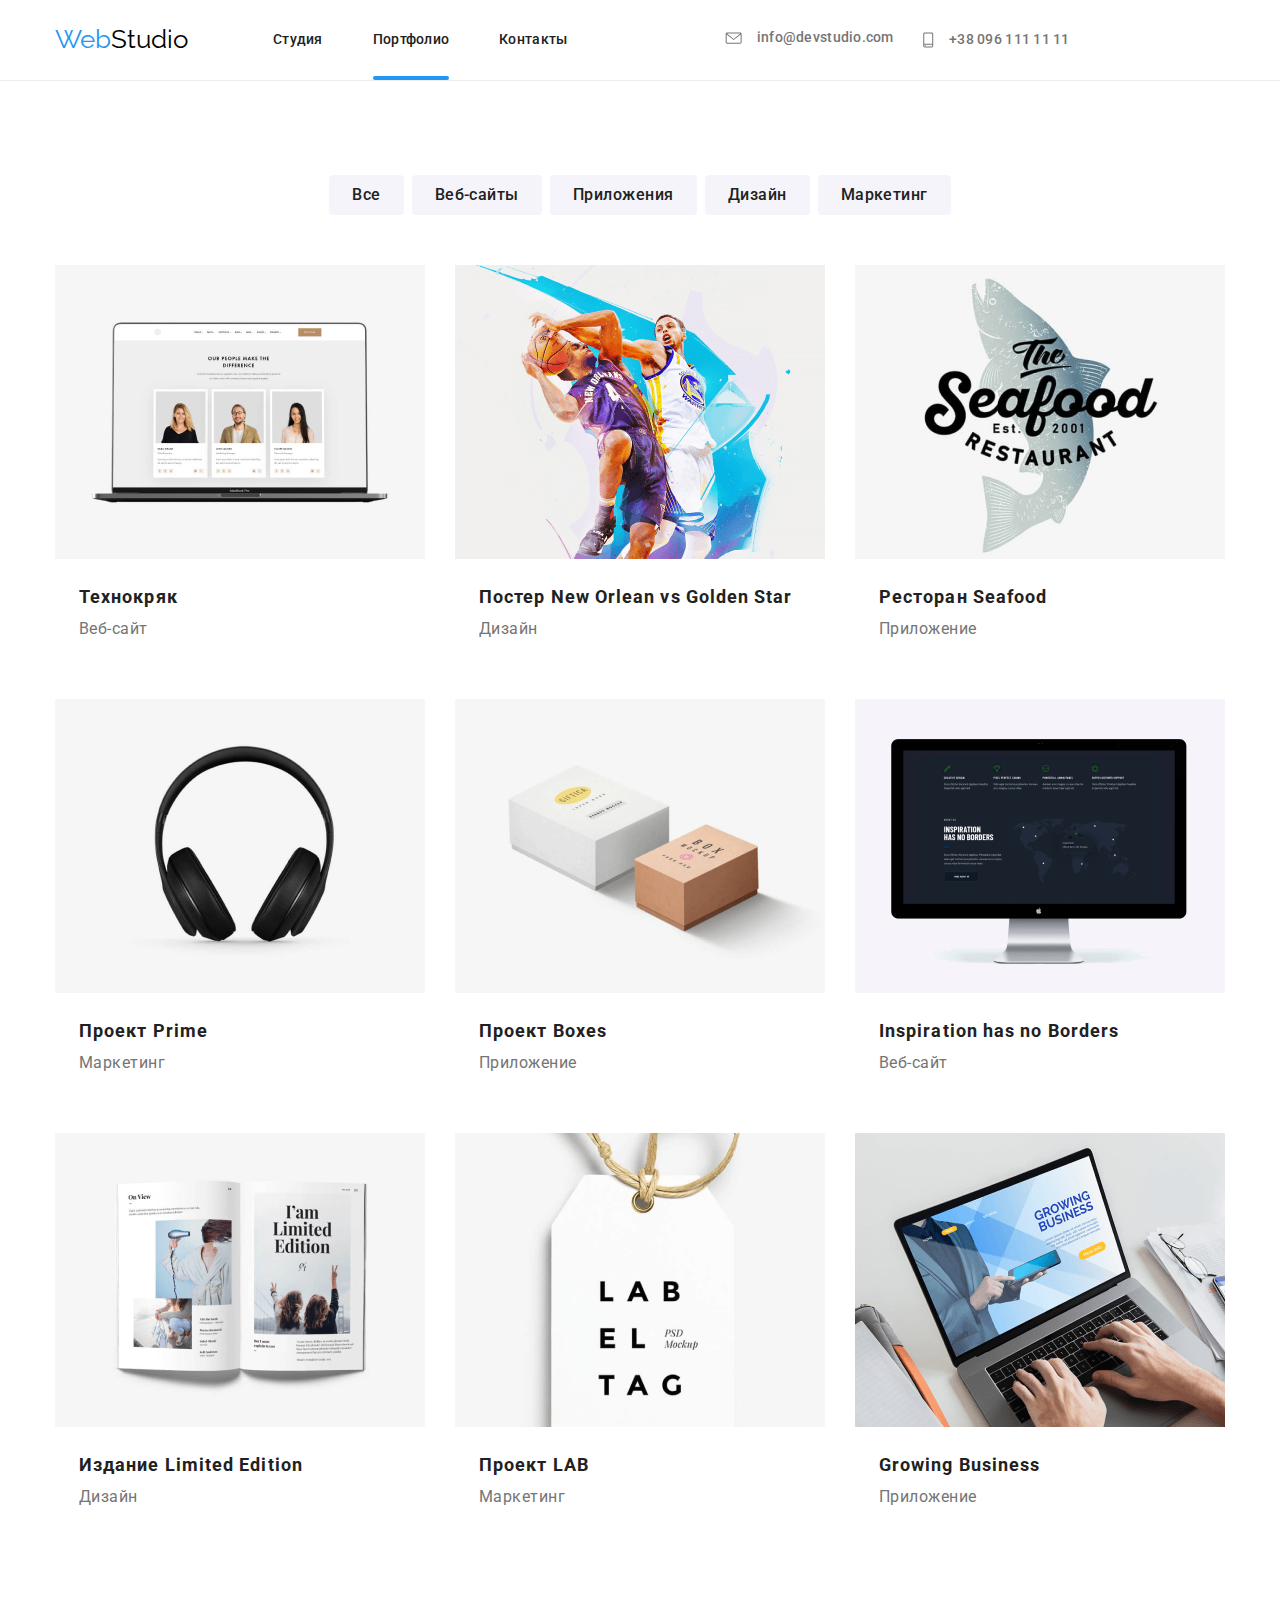
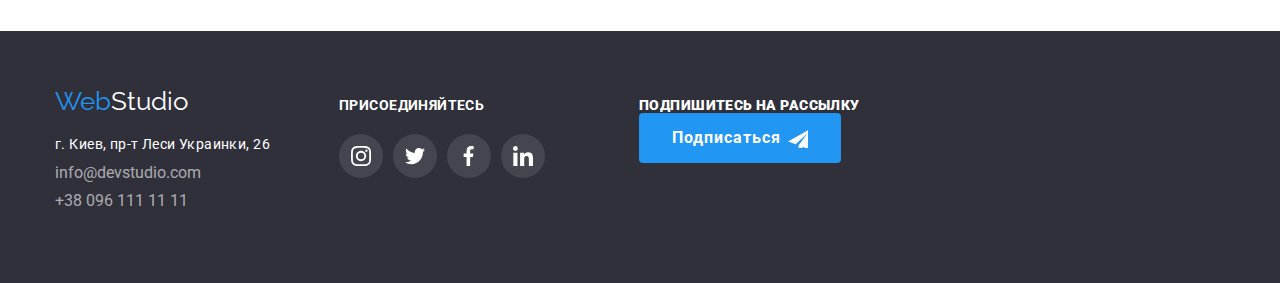
==== portfolio.html @ fd11b3af "Добавляет position и переходы" ====
<DOCTYPE html>
<html lang="ru">
  <head>
    <meta charset="UTF-8" />
    <meta name="viewport" content="width=device-width, initial-scale=1.0" />
    <title>Module 01</title>
    <link href="https://fonts.googleapis.com/css2?family=Raleway:wght@700&family=Roboto:wght@400;500;700;900&display=swap" rel="stylesheet">
    <link rel="stylesheet" href="./css/normalise.css">
    <link rel="stylesheet" href="./css/styles.css">
  </head>

  <body>
    <header class="header portfolio">
      <div class="container main-nav">
        <nav class="navigation">
          <a class="logo-1" href="./index.html" lang="en"><span class="web">Web</span>Studio</a>
          <!-- Ссылки на другие страницы или разделы текущей -->
          <ul class="navigation-list">
            <li class="navigation-list-item">
              <a class="navigation-list-link" href="./index.html">Студия</a>
            </li>
            <li class="navigation-list-item">
              <a class="navigation-list-link hidden" href="./portfolio.html" target="_blank">Портфолио</a>
            </li>
            <li class="navigation-list-item">
              <a class="navigation-list-link" href="./contact">Контакты</a>
            </li>
          </ul>
        </nav>
        <ul class="auth-nav">
          <li class="address-list">
            <address class="address-list-mail">
              <a class="address-mail" href="mailto:info@devstudio.com" lang="en">
                <!--<span><img class="address-icon" src="./images/cmc.svg" alt="cmc"></span>-->
                <svg class="address-icon" width="21" height="17">
                  <use href="./images/sprite.svg#icon-cmc">
                  </use>
                </svg>info@devstudio.com</a>
            </address>
          </li>
          <li class="address-list">
            <address class="address-list-tel">
              <a class="address-tel" href="tel:+38096111111">
                <!--<span><img class="address-icon" src="./images/tel.svg" alt="tel"></span>-->
                <svg class="address-icon" width="15" height="20">
                  <use href="./images/sprite.svg#icon-tel">
                  </use>
                </svg>+38 096 111 11 11</a>
            </address>
          </li>
        </ul>
      </div>
    </header>
    <main class="portfolio-main">
      <div class="container">
        <h1 hidden>примеры работ</h1>
        <ul class="portfolio-btn">
          <li class="button-port"><a href="/"><button class="button-link">Все</button></a>
          </li>
          <li class="button-port"><a href="/"><button class="button-link">Веб-сайты</button></a>
          </li>
          <li class="button-port"><a href="/"><button class="button-link">Приложения</button></a>
          </li>
          <li class="button-port"><a href="/"><button class="button-link">Дизайн</button></a>
          </li>
          <li class="button-port"><a href="/"><button class="button-link">Маркетинг</button></a>
          </li>
        </ul>
    </div>
    <div class="container">  
      <ul class="portfolio-link">

        <li class="portfolio-item">
         <a href="/"  class="portfolio-a">
          <div class="overlay-img">
            <img class="portfolio-link-list" src="./images/img.9.png" alt="Веб-сайты"/>
            <div class="overlay">
              <p class="description">Технокряк это современная площадка распространения коронавируса. Компании используют эту
                платформу для цифрового шпионажа и атак на защищённые сервера конкурентов.</p>
            </div>
          </div> 
          <h3 class="portfolio-caption">Технокряк</h3>
          <p class="portfolio-text">Веб-сайт</p>
          </a>
        </li>
        
        <li class="portfolio-item">
          <a href="/" class="portfolio-a">
            <div class="overlay-img">
            <img class="portfolio-link-list" src="./images/img.1.png" alt="Баскетбол"/>
            <div class="overlay">
               <p class="description">Технокряк это современная площадка распространения коронавируса. Компании используют эту
                платформу для цифрового шпионажа и атак на защищённые сервера конкурентов.</p>
            </div>
            </div>
          <h3 class="portfolio-caption">Постер New Orlean vs Golden Star</h3>
          <p class="portfolio-text">Дизайн</p>
          </a>
        </li>

        <li class="portfolio-item">
          <a href="/" class="portfolio-a">
            <div class="overlay-img">
             <img class="portfolio-link-list" src="./images/img.2.png" alt="Рыба"/>
             <div class="overlay">
               <p class="description">Технокряк это современная площадка распространения коронавируса. Компании используют эту
                платформу для цифрового шпионажа и атак на защищённые сервера конкурентов.</p>
             </div>
            </div>
            <h3 class="portfolio-caption">Ресторан Seafood</h3>
            <p class="portfolio-text">Приложение</p>
          </a>
        </li>

        <li class="portfolio-item">
          <a href="/" class="portfolio-a">
           <div class="overlay-img">
            <img class="portfolio-link-list" src="./images/img.3.png" alt="Наушники"/>
            <div class="overlay">
               <p class="description">Технокряк это современная площадка распространения коронавируса. Компании используют эту
                платформу для цифрового шпионажа и атак на защищённые сервера конкурентов.</p>
            </div>
           </div>
            <h3 class="portfolio-caption">Проект Prime</h3>
            <p class="portfolio-text">Маркетинг</p>
          </a>
        </li>

        <li class="portfolio-item">
          <a href="/" class="portfolio-a">
            <div class="overlay-img">
              <img class="portfolio-link-list" src="./images/img.4.png" alt="Коробки"/>
             <div class="overlay">
               <p class="description">Технокряк это современная площадка распространения коронавируса. Компании используют эту
                платформу для цифрового шпионажа и атак на защищённые сервера конкурентов.</p>
             </div>
            </div>
           <h3 class="portfolio-caption">Проект Boxes</h3>
           <p class="portfolio-text">Приложение</p>
          </a>
        </li>

        <li class="portfolio-item">
          <a href="/" class="portfolio-a">
            <div class="overlay-img">
             <img class="portfolio-link-list" src="./images/img.5.png" alt=""/>
             <div class="overlay">
               <p class="description">Технокряк это современная площадка распространения коронавируса. Компании используют эту
                платформу для цифрового шпионажа и атак на защищённые сервера конкурентов.</p>
             </div>
            </div>
             <h3 class="portfolio-caption">Inspiration has no Borders</h3>
             <p class="portfolio-text">Веб-сайт</p>
          </a>
        </li>

        <li class="portfolio-item">
          <a href="/" class="portfolio-a">
           <div class="overlay-img">
            <img class="portfolio-link-list" src="./images/img.6.png" alt="Книги"/>
             <div class="overlay">
               <p class="description">Технокряк это современная площадка распространения коронавируса. Компании используют эту
                платформу для цифрового шпионажа и атак на защищённые сервера конкурентов.</p>
             </div>
           </div>
            <h3 class="portfolio-caption">Издание Limited Edition</h3>
            <p class="portfolio-text">Дизайн</p>
          </a>
        </li>  

        <li class="portfolio-item">
          <a href="/" class="portfolio-a">
            <div class="overlay-img">
             <img class="portfolio-link-list" src="./images/img.7.png" alt=""/>
             <div class="overlay">
               <p class="description">Технокряк это современная площадка распространения коронавируса. Компании используют эту
                платформу для цифрового шпионажа и атак на защищённые сервера конкурентов.</p>
             </div>
            </div>
            <h3 class="portfolio-caption">Проект LAB</h3>
            <p class="portfolio-text">Маркетинг</p>
          </a>
        </li>

        <li class="portfolio-item">
          <a href="/" class="portfolio-a">
            <div class="overlay-img">
              <img class="portfolio-link-list" src="./images/img.8.png" alt="Веб-сайты"/>
             <div class="overlay">
               <p class="description">Технокряк это современная площадка распространения коронавируса. Компании используют эту
                платформу для цифрового шпионажа и атак на защищённые сервера конкурентов.</p>
             </div>
            </div>
           <h3 class="portfolio-caption">Growing Business</h3>
           <p class="portfolio-text">Приложение</p>
          </a>
        </li>
      </ul>
    </div>
   </main>
  </body>

  <footer class="footer">
    <div class="container footer-nav">
      <div class="wrapper-footer">
        <div class="footer-logo">
          <a class="logo-2" href="./index.html" lang="en"><span class="web">Web</span>Studio</a>
        </div>
        <ul class="footer-address">
          <li class="address-item">
            <address class="address-item-kiev">г. Киев, пр-т Леси Украинки, 26</address>
          </li>
          <li class="address-item">
            <address class="footer-address-list">
              <a class="footer-address-mail" href="mailto:info@devstudio.com">info@devstudio.com</a>
            </address>
          </li>
          <li class="address-item">
            <address class="footer-address-list">
              <a class="footer-address-tel" href="tel:+38096111111">+38 096 111 11 11</a>
            </address>
          </li>
        </ul>
      </div>
      <div class="footer-social">
        <h2 class="join">присоединяйтесь</h2>
        <ul class="social-links">
          <li class="link"><a href="#" class="footer-social-link-item" aria-label="иконка инстаграм">
              <!--<img src="./images/instagram.svg" alt=""/>-->
              <svg class="footer-social-link-svg">
                <use href="./images/sprite.svg#icon-instagram"></use>
              </svg>
            </a>
          </li>
          <li class="link"><a href="#" class="footer-social-link-item" aria-label="иконка твиттер">
              <!--<img src="./images/twitter1.svg" alt=""/>-->
              <svg class="footer-social-link-svg">
                <use href="./images/sprite.svg#icon-twitter"></use>
              </svg>
            </a>
          </li>
          <li class="link"><a href="#" class="footer-social-link-item" aria-label="иконка фейсбук">
              <!--<img src="./images/facebook.svg" alt=""/>-->
              <svg class="footer-social-link-svg">
                <use href="./images/sprite.svg#icon-facebook"></use>
              </svg>
            </a></li>
          <li class="link"><a href="#" class="footer-social-link-item" aria-label="иконка ликедин">
              <!--<img src="./images/linkedin.svg" alt=""/>-->
              <svg class="footer-social-link-svg">
                <use href="./images/sprite.svg#icon-linkedin"></use>
              </svg>
            </a>
          </li>
        </ul>
      </div>
      <div class="aside">
        <b>Подпишитесь на рассылку</b>
        <ul>
          <li></li>
          <li><button class="button-icon-cmc">Подписаться</button></li>
        </ul>
      </div>
    </div>
  </footer>
</body>
</html>
---- css/normalise.css ----
/ *! normalize.css v8.0.1 | MIT Лицензия | github.com/necolas/normalize.css * /

/ * Документ
   ================================================== ======================== * /

/ **
 * 1. Исправьте высоту строки во всех браузерах.
 * 2. Запрет на изменение размера шрифта после изменения ориентации в iOS.
 * /

html {
  высота строки : 1,15 ; / * 1 * /
  -webkit-text-size-Adjust : 100 % ; / * 2 * /
}

/ * Разделы
   ================================================== ======================== * /

/ **
 * Удалите поля во всех браузерах.
 * /

тело {
  поле : 0 ;
}

/ **
 * Визуально отображать элемент `main` в IE.
 * /

main {
  дисплей : блок;
}

/ **
 * Исправьте размер шрифта и поля для элементов `h1` в разделе` и
 контексты * article` в Chrome, Firefox и Safari.
 * /

h1 {
  размер шрифта : 2 em ;
  маржа : 0,67 em  0 ;
}

/ * Группировка контента
   ================================================== ======================== * /

/ **
 * 1. Добавьте правильный размер окна в Firefox.
 * 2. Показать переполнение в Edge и IE.
 * /

час {
  размер блока : блок содержимого; / * 1 * /
  высота : 0 ; / * 1 * /
  переполнение : видимое; / * 2 * /
}

/ **
 * 1. Исправьте наследование и масштабирование размера шрифта во всех браузерах.
 * 2. Исправьте нечетный размер шрифта `em` во всех браузерах.
 * /

до {
  семейство шрифтов : monospace , monospace; / * 1 * /
  размер шрифта : 1 эм ; / * 2 * /
}

/ * Семантика текстового уровня
   ================================================== ======================== * /

/ **
 * Удалить серый фон на активных ссылках в IE 10.
 * /

{
  цвет фона : прозрачный;
}

/ **
 * 1. Снимите нижнюю границу в Chrome 57-
 * 2. Добавьте правильное оформление текста в Chrome, Edge, IE, Opera и Safari.
 * /

abbr [ title ] {
  граница снизу : нет; / * 1 * /
  текстовое оформление : подчеркивание; / * 2 * /
  текстовое оформление : подчеркнуто пунктирной; / * 2 * /
}

/ **
 * Добавьте правильный вес шрифта в Chrome, Edge и Safari.
 * /

б ,
сильный {
  Вес шрифта : смелее;
}

/ **
 * 1. Исправьте наследование и масштабирование размера шрифта во всех браузерах.
 * 2. Исправьте нечетный размер шрифта `em` во всех браузерах.
 * /

код ,
КБД ,
образец {
  семейство шрифтов : monospace , monospace; / * 1 * /
  размер шрифта : 1 эм ; / * 2 * /
}

/ **
 * Добавьте правильный размер шрифта во всех браузерах.
 * /

маленький {
  размер шрифта : 80 % ;
}

/ **
 * Не допускайте, чтобы элементы `sub` и` sup` влияли на высоту строки в
 * все браузеры.
 * /

суб ,
sup {
  размер шрифта : 75 % ;
  высота строки : 0 ;
  положение : относительное;
  выравнивание по вертикали : базовая линия;
}

sub {
  нижняя часть : -0,25 мкм ;
}

sup {
  верх : -0,5 эм ;
}

/ * Встроенный контент
   ================================================== ======================== * /

/ **
 * Убрать границу с изображениями внутри ссылок в IE 10.
 * /

img {
  стиль границы : нет;
}

/ * Формы
   ================================================== ======================== * /

/ **
 * 1. Изменить стили шрифта во всех браузерах.
 * 2. Удалите поля в Firefox и Safari.
 * /

кнопка ,
вход ,
optgroup ,
выберите ,
textarea {
  семейство шрифтов : наследовать; / * 1 * /
  размер шрифта : 100 % ; / * 1 * /
  высота строки : 1,15 ; / * 1 * /
  поле : 0 ; / * 2 * /
}

/ **
 * Показать переполнение в IE.
 * 1. Показать переполнение в Edge.
 * /

кнопка ,
вход { / * 1 * /
  переполнение : видимое;
}

/ **
 * Убрать наследование преобразования текста в Edge, Firefox и IE.
 * 1. Убрать наследование преобразования текста в Firefox.
 * /

кнопка ,
выберите { / * 1 * /
  преобразование текста : нет;
}

/ **
 * Исправьте невозможность стилизовать кликабельные типы в iOS и Safari.
 * /

кнопка ,
[ type = "button" ] ,
[ type = "reset" ] ,
[ type = "submit" ] {
  -webkit-внешний вид : кнопка;
}

/ **
 * Удалите внутреннюю границу и отступы в Firefox.
 * /

кнопка :: -moz-focus-inner ,
[ type = "button" ] :: -moz-focus-inner ,
[ type = "reset" ] :: -moz-focus-inner ,
[ type = "submit" ] :: -moz-focus-inner {
  стиль границы : нет;
  отступы : 0 ;
}

/ **
 * Восстановление стилей фокуса, не заданных предыдущим правилом.
 * /

кнопка : -моз-фокусировка ,
[ type = "button" ]: -moz-focusring ,
[ type = "reset" ]: -moz-focusring ,
[ type = "submit" ]: -moz-focusring {
  очертить : 1 точек пунктир ButtonText;
}

/ **
 * Исправьте отступы в Firefox.
 * /

fieldset {
  обивка : 0,35 ет  0,75 ет  0,625 ет ;
}

/ **
 * 1. Исправьте перенос текста в Edge и IE.
 * 2. Исправьте наследование цвета от элементов `fieldset` в IE.
 * 3. Удалите отступы, чтобы разработчики не были пойманы, когда они обнуляют
 * `fieldset` элементы во всех браузерах.
 * /

легенда {
  размер коробки : бордюр; / * 1 * /
  цвет : наследовать; / * 2 * /
  дисплей : стол; / * 1 * /
  максимальная ширина : 100 % ; / * 1 * /
  отступы : 0 ; / * 3 * /
  пустое пространство : нормальное; / * 1 * /
}

/ **
 * Добавьте правильное вертикальное выравнивание в Chrome, Firefox и Opera.
 * /

прогресс {
  выравнивание по вертикали : базовая линия;
}

/ **
 * Удалите вертикальную полосу прокрутки по умолчанию в IE 10+.
 * /

textarea {
  переполнение : авто;
}

/ **
 * 1. Добавьте правильный размер окна в IE 10.
 * 2. Удалите отступы в IE 10.
 * /

[ type = "checkbox" ] ,
[ type = "radio" ] {
  размер коробки : бордюр; / * 1 * /
  отступы : 0 ; / * 2 * /
}

/ **
 * Исправьте стиль курсора кнопок увеличения и уменьшения в Chrome.
 * /

[ type = "number" ] :: -webkit-inner-spin-button ,
[ type = "number" ] :: -webkit-external-spin-button {
  высота : авто;
}

/ **
 * 1. Исправьте странный вид в Chrome и Safari.
 * 2. Исправьте стиль контура в Safari.
 * /

[ type = "search" ] {
  -webkit-внешний вид : текстовое поле; / * 1 * /
  смещение контура: -2px; / * 2 * /
}

/ **
 * Удалите внутренние отступы в Chrome и Safari на macOS.
 * /

[ type = "search" ] :: -webkit-search-украшение {
  внешний вид : нет;
}

/ **
 * 1. Исправьте невозможность стилизовать кликабельные типы в iOS и Safari.
 * 2. Измените свойства шрифта на «наследовать» в Safari.
 * /

:: -webkit-file-upload-button {
  -webkit-внешний вид : кнопка; / * 1 * /
  шрифт : наследовать; / * 2 * /
}

/ * Интерактивный
   ================================================== ======================== * /

/ *
 * Добавьте правильное отображение в Edge, IE 10+ и Firefox.
 * /

подробности {
  дисплей : блок;
}

/ *
 * Добавьте правильный дисплей во всех браузерах.
 * /

резюме {
  дисплей : элемент списка;
}

/ * Разное
   ================================================== ======================== * /

/ **
 * Добавьте правильный дисплей в IE 10+.
 * /

шаблон {
  дисплей : нет;
}

/ **
 * Добавьте правильный дисплей в IE 10.
 * /

[ скрыто ] {
  дисплей : нет;
}
---- css/styles.css ----
/*tel
title{color:#FFFFFF} 
Raleway Bold, Roboto-Medium,Black,Bold,Regular 
 */
* {
  text-decoration: none;
  list-style: none;
  font-family: Roboto;
  font-style: normal;
  margin: 0;
  padding: 0;
}
html {
  box-sizing: border-box;
}

*,
*::before,
*::after {
  box-sizing: inherit;
}

:root {
  --main-font: Roboto;
  --logo-font: Raleway;
  --title-dark-color: #212121;
  --text-dark-theme-color: rgba(255, 255, 255, 0.6);
  --title-text-color: #757575;
  --logo-color: #000000;
  --accent-color: #2196f3;
  --text-fon: #ffffff;
  --timing-function: cubic-bezier(0.4, 0, 0.2, 1);
}

.body {
  font-family: var(--main-font);
  background-color: var(--text-fon);
  color: var(--title-text-color);
}
/* header:лого(лого2 белый,страницы*/
.logo-1 {
  font-family: var(--logo-font);
  font-size: 26px;
  line-height: 0.84;
  color: var(--logo-color);
}
.web {
  font-family: Raleway;
  font-size: 26px;
  line-height: 0.84;
  color: var(--accent-color);
}
/*.logo-1{
    margin-right: 85px;
}*/
/* display: inline-block;
 border-radius: 3px;
  background-color: teal;
  color: white;*/

.container {
  width: 1200px;
  padding-left: 15px;
  padding-right: 15px;
  margin-left: auto;
  margin-right: auto;
}

.navigation {
  display: flex;
  align-items: center;
}

.navigation-list .navigation-list-link {
  display: block;
  align-items: center;
  padding-top: 32px;
  padding-bottom: 32px;
  padding-right: 0;
}
.navigation-list {
  display: flex;
  margin-left: 85px;
}
/*background: #2196F3;
border-radius: 2px;*/
.navigation-list-link {
  position: relative;
  color: var(--title-dark-color);

  transition: color 250ms var(--timing-function);
}
.navigation-list-link.hidden::after {
  position: absolute;
  bottom: 0;
  left: 0;
  display: block;
  content: "";
  width: 100%;
  margin-left: auto;
  margin-right: auto;
  height: 4px;
  background-color: var(--accent-color);
  border-radius: 2px;
  /*opacity: 0;*/
}
/*.navigation-list-link:hover::after {
  background-color: var(--accent-color);
}*/
.navigation-list-item:not(:last-child) {
  margin-right: 50px;
}
.navigation-list-link,
.address-list {
  font-weight: 500;
  font-size: 14px;
  line-height: 1.14;
  letter-spacing: 0.02em;
}

.address-mail,
.address-tel {
  display: flex;
  justify-content: center;
  align-items: center;
  color: var(--title-text-color);
  transition: color 250ms var(--timing-function);
  /*fill 250ms var(--timing-function);*/
}

/*выравнивание адреса*/
.main-nav {
  display: flex;
  align-items: center;
}

.auth-nav {
  display: flex;
  margin: auto;
}

.auth-nav .address-list + .address-list {
  margin-left: 27.24px;
}
.address-mail:hover .address-icon,
.address-tel:hover .address-icon {
  fill: var(--accent-color);
}
.navigation-list-link:hover,
.navigation-list-link:focus,
.address-mail:hover,
.address-mail:focus,
.address-tel:hover,
.address-tel:focus {
  color: var(--accent-color);
}
.address-icon {
  margin-right: 13px;
  fill: var(--title-text-color);
  transition: fill 250ms var(--timing-function);
}
/*.address-icon {
  margin-right: 12.78px;
  color: var(--accent-color);
}*/

/*заглавная*/
.hero {
  max-width: 1600px;
  min-height: 600px;
  margin-left: auto;
  margin-right: auto;
  padding-top: 200px;
  padding-bottom: 200px;

  /*border: 1px solid #000000;*/
  box-sizing: border-box;
  text-align: center;

  background-color: var(--logo-color);
  background-image: linear-gradient(
      to right,
      rgba(47, 48, 58, 0.8),
      rgba(47, 48, 58, 0.8)
    ),
    url("../images/komandaimg.jpg");
  background-repeat: no-repeat;
  background-position: center;
  background-size: cover;
}

.hero-title {
  font-weight: 900;
  font-size: 44px;
  line-height: 1.36;
  color: var(--text-fon);
  letter-spacing: 0.06em;
  text-transform: uppercase;
  margin-bottom: 30px;
}

.button {
  min-width: 200px;
  height: 50px;
  display: inline-block;
  border: 1px solid transparent;
  padding: 10px 32px;
  border-radius: 4px;
  background-color: var(--accent-color);
  color: var(--text-fon);
  font-weight: bold;
  font-size: 16px;
  line-height: 1.87;
  align-items: center;
  text-align: center;
  letter-spacing: 0.06em;
  transition: background-color 250ms var(--timing-function),
    box-shadow 250ms var(--timing-function),
    border-radius 250ms var(--timing-function);
}

.button:hover,
.button:focus {
  background-color: #188ce8;
  box-shadow: 0px 4px 4px rgba(0, 0, 0, 0.15);
  border-radius: 4px;
}

/*Важные акценты*/
.section {
  padding-top: 94px;
  padding-bottom: 94px;
}
.section.nopad {
  padding-top: 94px;
  padding-bottom: 0;
}
.element-list {
  display: flex;
}
.element-item-pic {
  box-sizing: border-box;
  justify-content: center;
  align-content: center;
  width: 270px;
  height: 120px;
  /*content: "";*/
  padding: 25px 100px;
  background: #f5f4fa;
  border-radius: 4px;
  margin-bottom: 30px;
}

.element-pic {
  width: 70px;
  height: 70px;
}
.element-item:not(:last-child) {
  margin-right: 30px;
}

.subject {
  font-weight: bold;
  font-size: 14px;
  line-height: 1.14;
  letter-spacing: 0.03em;
  text-transform: uppercase;
  color: var(--title-dark-color);
  margin-bottom: 10px;
}

.text {
  font-weight: normal;
  font-size: 14px;
  line-height: 1.71;
  color: var(--title-text-color);
}
/*Чем мы занимаемся*/
.expert,
.client {
  display: flex;
}
.expert-list:not(:last-child) {
  margin-right: 30px;
}

.expert-list {
  position: relative;
  width: 370px;
  height: 294px;
}
.subtitle {
  position: absolute;
  bottom: 0;
  left: 0;
  width: 100%;
  height: 70px;
  padding: 27px 82px;

  font-weight: bold;
  font-size: 14px;
  line-height: 1, 14;
  text-align: center;
  letter-spacing: 0.03em;
  background-color: rgba(47, 48, 58, 0.8);
  text-transform: uppercase;
  color: var(--text-fon);
}
/*Постоянные клиенты*/
.title {
  font-weight: bold;
  font-size: 36px;
  margin-bottom: 50px;
  line-height: 1.67;
  text-align: center;
  letter-spacing: 0.03em;
  color: var(--title-dark-color);
}
.client-item {
  width: 170px;
  height: 90px;
  cursor: pointer;
  display: flex;
  justify-content: center;
  align-items: center;
  border: 1px solid #afb1b8;
  box-sizing: border-box;
  border-radius: 4px;
  transition: border 250ms var(--timing-function);
}
.client-item-svg {
  fill: #afb1b8;
  transition: fill 250ms var(--timing-function);
}
/*.client-item-a {
  display: flex;
  justify-content: center;
  align-items: center;
}*/
.client-item-svg:hover,
.client-item-svg:focus {
  fill: var(--accent-color);
}

.client-item:hover,
.client-item:focus {
  border: 1px solid var(--accent-color);
}
.client-item:not(:last-child) {
  margin-right: 30px;
}

/*Наша команда*/
.section.color {
  text-align: center;
  background: #f5f4fa;
}

.komand-list {
  display: flex;
  justify-content: center;
}
.komand-list-item {
  width: 270px;
  height: 422px;
  background: #ffffff;
  border: 1px solid #eeeeee;
  box-sizing: border-box;
  box-shadow: 1px 4px 6px rgba(0, 0, 0, 0.16), 0px 4px 4px rgba(0, 0, 0, 0.06),
    0px 1px 1px rgba(0, 0, 0, 0.12);
  border-radius: 0px 0px 4px 4px;
}
.komand-list-item-img {
  margin-bottom: 30px;
}
.komand-list-item:not(:last-child) {
  margin-right: 30px;
}
.title-name {
  font-weight: 500;
  font-size: 16px;
  line-height: 1.19;
  margin-bottom: 10px;
  text-align: center;
  letter-spacing: 0.03em;
  color: var(--title-dark-color);
}
.title-desc-list {
  font-weight: normal;
  font-size: 16px;
  line-height: 1.19;
  margin-bottom: 16px;
  text-align: center;
  letter-spacing: 0.03em;
  color: var(--title-text-color);
}
/*соц.ссылка команда*/

.social-links {
  display: flex;
  justify-content: center;
}

/*.link:hover,
.link:focus {
  background: var(--accent-color);
  color: var(--accent-color);
}*/
.social-link-item:hover .social-link-svg,
.social-link-item:focus .social-link-svg {
  fill: var(--text-fon);
}
.social-link-item {
  display: flex;
  justify-content: center;
  align-items: center;
  width: 44px;
  height: 44px;
  padding: 12px;
  border-radius: 50%;
  background-color: var(--text-fon);

  transition: background-color 250ms var(--timing-function);
}
.social-link-item:hover,
.social-link-item:focus,
.footer-social-link-item:hover,
.footer-social-link-item:focus {
  background-color: var(--accent-color);
}
.social-link-svg {
  width: 20px;
  height: 20px;
  fill: #afb1b8;
  transition: fill 250ms var(--timing-function);
}
.link:not(:last-child) {
  margin-right: 10px;
}
/*
.icon-inst {
  display: inline-block;
  height: 44px;
  padding: 12px;

  background-color: rgba(255, 255, 255, 0.1);
  background-image: url("../images/instagrambl.svg");
  background-size: 20px;
  background-repeat: no-repeat;
  background-position: center;
  border-radius: 50%;
}
.icon-twitter {
  display: inline-block;
  height: 44px;
  padding: 12px;
  background-color: rgba(255, 255, 255, 0.1);
  background-image: url("../images/twitterbl.svg");
  background-size: 20px;
  background-repeat: no-repeat;
  background-position: center;
  border-radius: 50%;
}
.icon-facebook {
  display: inline-block;
  height: 44px;
  padding: 12px;
  background-color: rgba(255, 255, 255, 0.1);
  background-image: url("../images/facebookbl.svg");
  background-size: 10px;
  background-repeat: no-repeat;
  background-position: center;
  border-radius: 50%;
}
.icon-linkedin {
  display: inline-block;
  height: 44px;
  padding: 12px;
  background-color: rgba(255, 255, 255, 0.1);
  background-image: url("../images/linkedinbl.svg");
  background-size: 20px;
  background-repeat: no-repeat;
  background-position: center;
  border-radius: 50%;
}*/
/*подвал*/

.footer {
  height: 252px;
  background: #2f303a;
}
.wrapper-footer {
  margin-right: 69px;
}
.footer-social {
  margin-right: 94px;
}
.footer-social-link-item {
  display: inline-block;
  width: 44px;
  height: 44px;
  padding: 12px;
  border-radius: 50%;
  background-color: rgba(255, 255, 255, 0.1);

  transition: background-color 250ms var(--timing-function);
}

.footer-social-link-svg {
  width: 20px;
  height: 20px;
  fill: var(--text-fon);
}
.aside {
  font-weight: bold;
  font-size: 14px;
  line-height: 1, 14;
  letter-spacing: 0.03em;
  text-transform: uppercase;
  color: var(--text-fon);
}
.button-icon-cmc {
  min-width: 200px;
  height: 50px;
  display: inline-flex;
  align-items: center;
  border: 1px solid transparent;
  padding: 10px 32px;
  border-radius: 4px;
  background-color: var(--accent-color);
  color: var(--text-fon);
  font-weight: bold;
  font-size: 16px;
  line-height: 1.87;
  align-items: center;
  text-align: center;
  letter-spacing: 0.06em;
}
.button-icon-cmc::after {
  display: block;
  content: "";
  width: 20px;
  height: 20px;
  margin-left: 7.5px;
  background-color: var(--accent-color);
  background-image: url("../images/iconcmc.svg");
}
.footer-nav {
  display: flex;
  align-items: baseline;
  /*justify-content: ;*/
  padding-top: 60px;
  padding-bottom: 60px;
}
.address-item-kiev {
  height: 21px;
  font-weight: normal;
  font-size: 14px;
  line-height: 1.71;
  letter-spacing: 0.03em;
  color: var(--text-fon);
}
.logo-2 {
  font-family: var(--logo-font);
  font-size: 26px;
  line-height: 0.84;
  color: var(--text-fon);
}

.footer-logo {
  margin-bottom: 20px;
}
.address-item:not(:last-child) {
  margin-bottom: 9px;
}
.footer-address-mail,
.footer-address-tel {
  color: var(--text-dark-theme-color);
}
.join {
  font-weight: bold;
  font-size: 14px;
  line-height: 1.14;
  margin-bottom: 20px;
  letter-spacing: 0.03em;
  text-transform: uppercase;
  color: var(--text-fon);
}

/*портфолио*/
.header.portfolio {
  border-bottom: 1px solid #ececec;
}

.portfolio-main {
  padding-top: 94px;
  padding-bottom: 94px;
}
.button-link {
  font-weight: 500;
  font-size: 16px;
  line-height: 1.62;
  display: inline-block;
  border: 1px solid transparent;
  border-radius: 4px;
  padding: 6px 22px;
  text-align: center;
  letter-spacing: 0.03em;
  background: #f5f4fa;
  color: var(--title-dark-color);
  transition: background-color 250ms var(--timing-function),
    color 250ms var(--timing-function), box-shadow 250ms var(--timing-function);
}
.button-link:hover,
.button-link:focus {
  background-color: var(--accent-color);
  color: var(--text-fon);
  box-shadow: 0px 2px 2px rgba(0, 0, 0, 0.12), 0px 1px 2px rgba(0, 0, 0, 0.08),
    0px 3px 1px rgba(0, 0, 0, 0.1);
}
.portfolio-caption {
  font-weight: bold;
  font-size: 18px;
  line-height: 2;
  letter-spacing: 0.06em;
  margin-bottom: 4px;
  padding-right: 24px;
  padding-left: 24px;

  color: var(--title-dark-color);
}
.portfolio-text {
  font-family: Roboto;
  font-style: normal;
  font-weight: normal;
  font-size: 16px;
  line-height: 1, 87;
  padding-right: 24px;
  padding-left: 24px;
  letter-spacing: 0.03em;
  color: var(--title-text-color);
}
.portfolio-btn {
  display: flex;
  justify-content: center;
  padding-bottom: 50px;
}
.button-port:not(:last-child) {
  margin-right: 8px;
}
/*галерея*/
.portfolio-link {
  display: flex;
  flex-wrap: wrap;
}
.portfolio-item:hover {
  box-shadow: 1px 4px 6px rgba(0, 0, 0, 0.16), 0px 4px 4px rgba(0, 0, 0, 0.06),
    0px 1px 1px rgba(0, 0, 0, 0.12);
}
.portfolio-item {
  width: 370px;
  height: 404px;
  margin-right: 30px;
  margin-bottom: 30px;
  /* background: #FFFFFF;*/
  /*border: 1px solid #eeeeee;*/
  box-sizing: border-box;

  transition: box-shadow 250ms var(--timing-function);
}

.overlay {
  position: absolute;
  top: 0;
  left: 0;
  width: 100%;
  height: 100%;
  background-color: rgba(33, 150, 243, 0.9);

  transform: translatey(100%);
  transition: transform 250ms var(--timing-function);
}
.description {
  display: flex;
  padding: 63px 24px;
  /*width: 322px;
  height: 168px;*/
  font-weight: normal;
  font-size: 18px;
  line-height: 1, 6;
  letter-spacing: 0.03em;
  color: var(--text-fon);
}
.portfolio-item:hover .overlay {
  transform: translatey(0);
}
.portfolio-item:nth-child(3n) {
  margin-right: 0;
}
.portfolio-item:nth-last-child(-n + 3) {
  margin-bottom: 0;
}
/*альтернатива
.portfolio-item:not(:nth-child(3n)){
    margin-right: 30px}
 //// калк проценты/
 .portfolio-item:{
     width: calc((100%-60px)/3);
     margin-right: 30px
    }   
 .portfolio-item:nth-child(3n){
    margin-right: 0;   
 }   */
.overlay-img {
  position: relative;
  overflow: hidden;
  margin-bottom: 20px;
}
.portfolio-link-list {
  width: 370px;
  height: 294px;
}
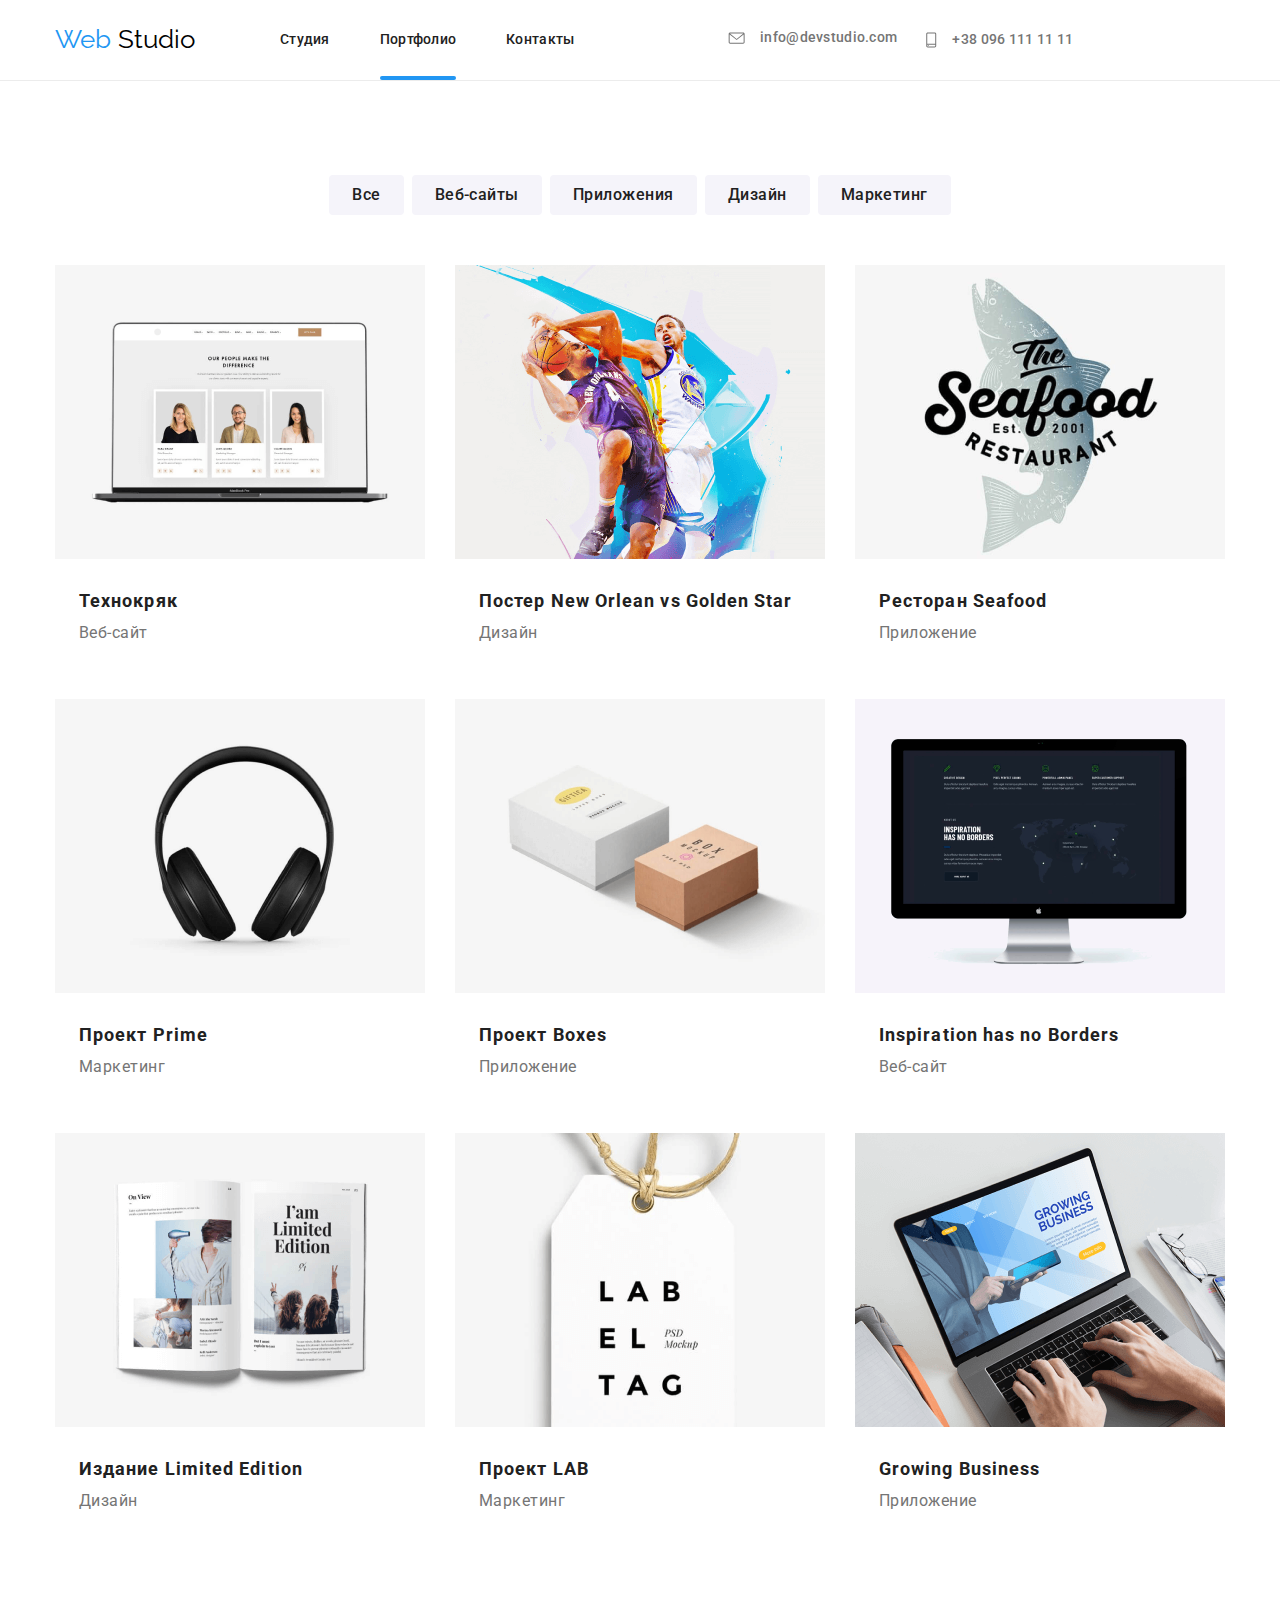
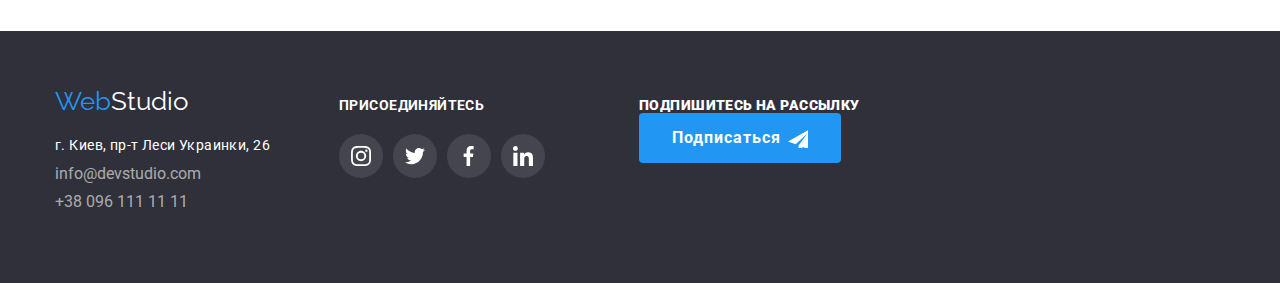
==== commit bc8999b9: "изменяет странные пробелы" ====
--- a/portfolio.html
+++ b/portfolio.html
@@ -1,5 +1,5 @@
-<DOCTYPE html>
-<html lang="ru">
+<!DOCTYPE html>
+ <html lang="ru">
   <head>
     <meta charset="UTF-8" />
     <meta name="viewport" content="width=device-width, initial-scale=1.0" />
@@ -13,7 +13,7 @@
     <header class="header portfolio">
       <div class="container main-nav">
         <nav class="navigation">
-          <a class="logo-1" href="./index.html" lang="en"><span class="web">Web</span>Studio</a>
+          <a class="logo-1" href="./index.html" lang="en"><span class="web">Web</span> Studio</a>
           <!-- Ссылки на другие страницы или разделы текущей -->
           <ul class="navigation-list">
             <li class="navigation-list-item">
@@ -55,15 +55,20 @@
       <div class="container">
         <h1 hidden>примеры работ</h1>
         <ul class="portfolio-btn">
-          <li class="button-port"><a href="/"><button class="button-link">Все</button></a>
-          </li>
-          <li class="button-port"><a href="/"><button class="button-link">Веб-сайты</button></a>
-          </li>
-          <li class="button-port"><a href="/"><button class="button-link">Приложения</button></a>
-          </li>
-          <li class="button-port"><a href="/"><button class="button-link">Дизайн</button></a>
-          </li>
-          <li class="button-port"><a href="/"><button class="button-link">Маркетинг</button></a>
+          <li class="button-port"><a href="/"></a>
+            <button class="button-link">Все</button>
+          </li>
+          <li class="button-port"><a href="/"></a>
+            <button class="button-link">Веб-сайты</button>
+          </li>
+          <li class="button-port"><a href="/"></a>
+            <button class="button-link">Приложения</button>
+          </li>
+          <li class="button-port"><a href="/"></a>
+            <button class="button-link">Дизайн</button>
+          </li>
+          <li class="button-port"><a href="/"></a>
+            <button class="button-link">Маркетинг</button>
           </li>
         </ul>
     </div>
@@ -198,9 +203,7 @@
       </ul>
     </div>
    </main>
-  </body>
-
-  <footer class="footer">
+   <footer class="footer">
     <div class="container footer-nav">
       <div class="wrapper-footer">
         <div class="footer-logo">
@@ -263,5 +266,5 @@
       </div>
     </div>
   </footer>
-</body>
+ </body>
 </html>
--- a/css/styles.css
+++ b/css/styles.css
@@ -299,7 +299,7 @@
 
   font-weight: bold;
   font-size: 14px;
-  line-height: 1, 14;
+  line-height: 1,14;
   text-align: center;
   letter-spacing: 0.03em;
   background-color: rgba(47, 48, 58, 0.8);
@@ -330,6 +330,7 @@
 }
 .client-item-svg {
   fill: #afb1b8;
+
   transition: fill 250ms var(--timing-function);
 }
 /*.client-item-a {
@@ -364,7 +365,7 @@
   width: 270px;
   height: 422px;
   background: #ffffff;
-  border: 1px solid #eeeeee;
+  /*border: 1px solid #eeeeee;*/
   box-sizing: border-box;
   box-shadow: 1px 4px 6px rgba(0, 0, 0, 0.16), 0px 4px 4px rgba(0, 0, 0, 0.06),
     0px 1px 1px rgba(0, 0, 0, 0.12);
@@ -514,7 +515,7 @@
 .aside {
   font-weight: bold;
   font-size: 14px;
-  line-height: 1, 14;
+  line-height: 1,14;
   letter-spacing: 0.03em;
   text-transform: uppercase;
   color: var(--text-fon);
@@ -634,7 +635,7 @@
   font-style: normal;
   font-weight: normal;
   font-size: 16px;
-  line-height: 1, 87;
+  line-height: 1,87;
   padding-right: 24px;
   padding-left: 24px;
   letter-spacing: 0.03em;
@@ -687,7 +688,7 @@
   height: 168px;*/
   font-weight: normal;
   font-size: 18px;
-  line-height: 1, 6;
+  line-height: 1,6;
   letter-spacing: 0.03em;
   color: var(--text-fon);
 }
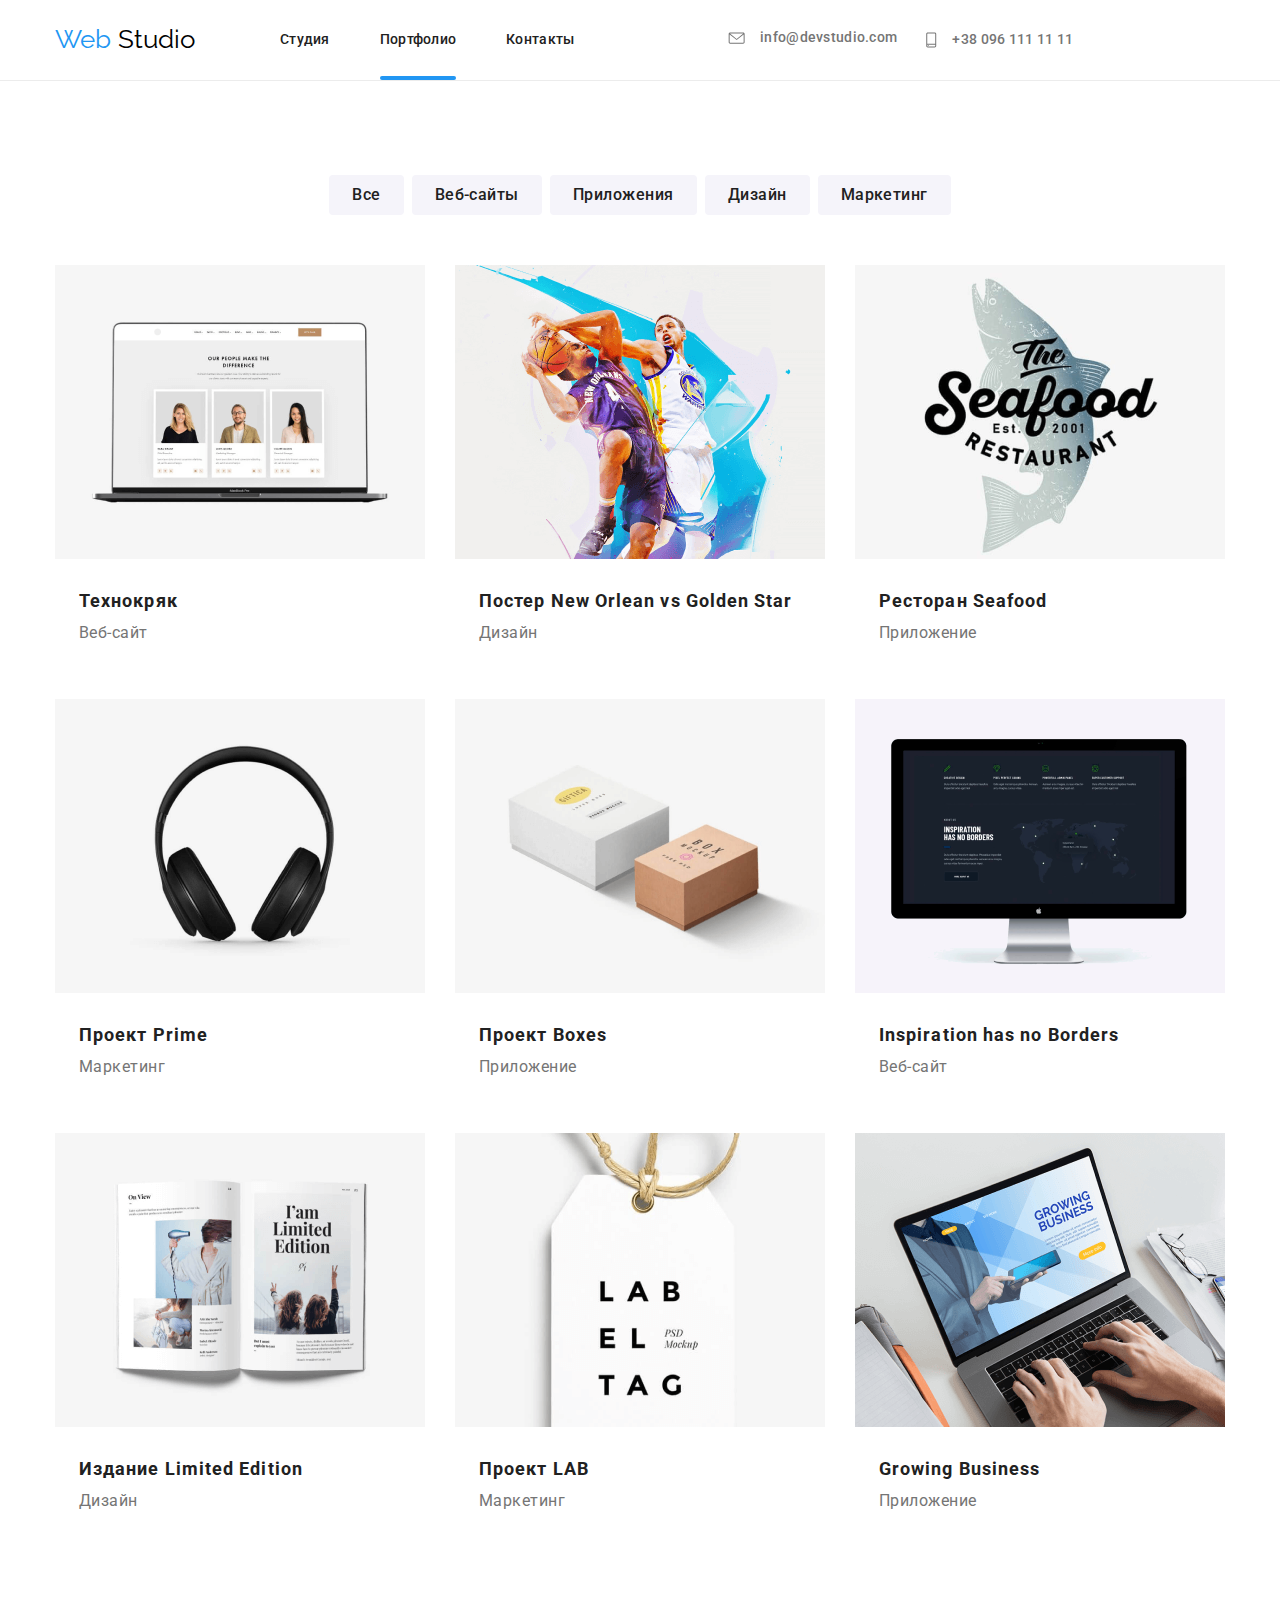
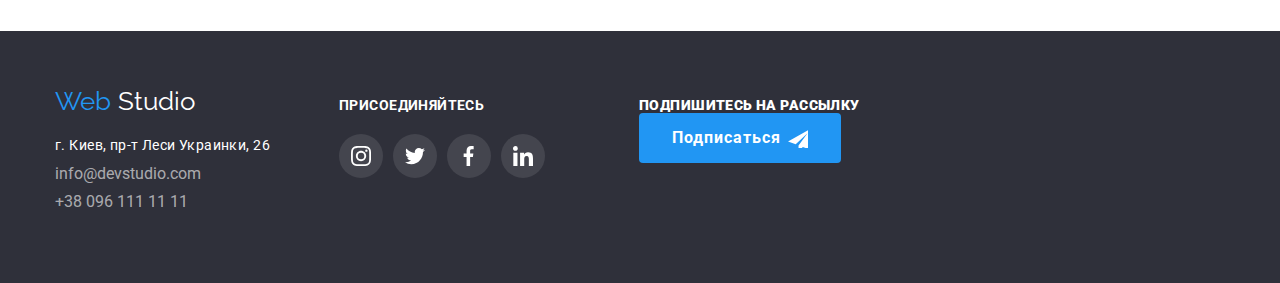
==== commit dbe2b8c8: "?" ====
--- a/portfolio.html
+++ b/portfolio.html
@@ -207,7 +207,7 @@
     <div class="container footer-nav">
       <div class="wrapper-footer">
         <div class="footer-logo">
-          <a class="logo-2" href="./index.html" lang="en"><span class="web">Web</span>Studio</a>
+          <a class="logo-2" href="./index.html" lang="en"><span class="web">Web</span> Studio</a>
         </div>
         <ul class="footer-address">
           <li class="address-item">
--- a/css/styles.css
+++ b/css/styles.css
@@ -341,6 +341,7 @@
 .client-item-svg:hover,
 .client-item-svg:focus {
   fill: var(--accent-color);
+  
 }
 
 .client-item:hover,
